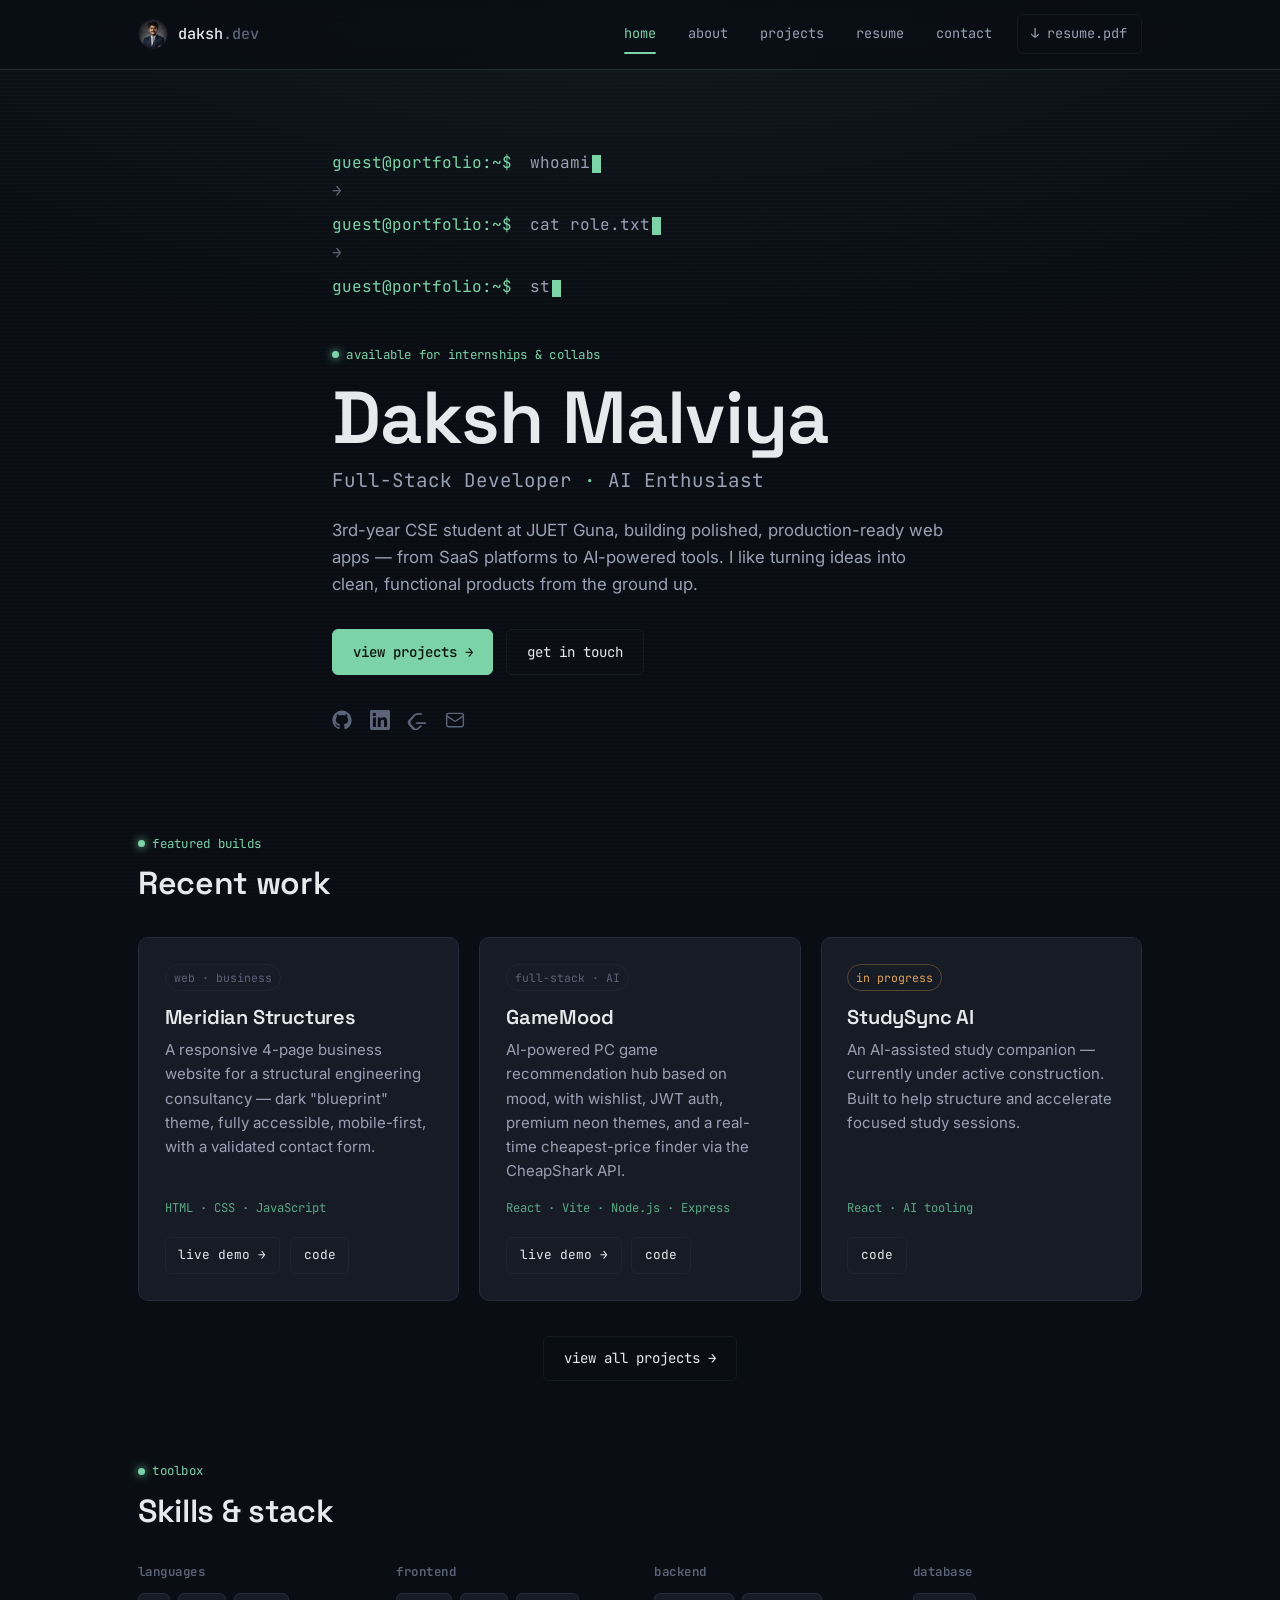
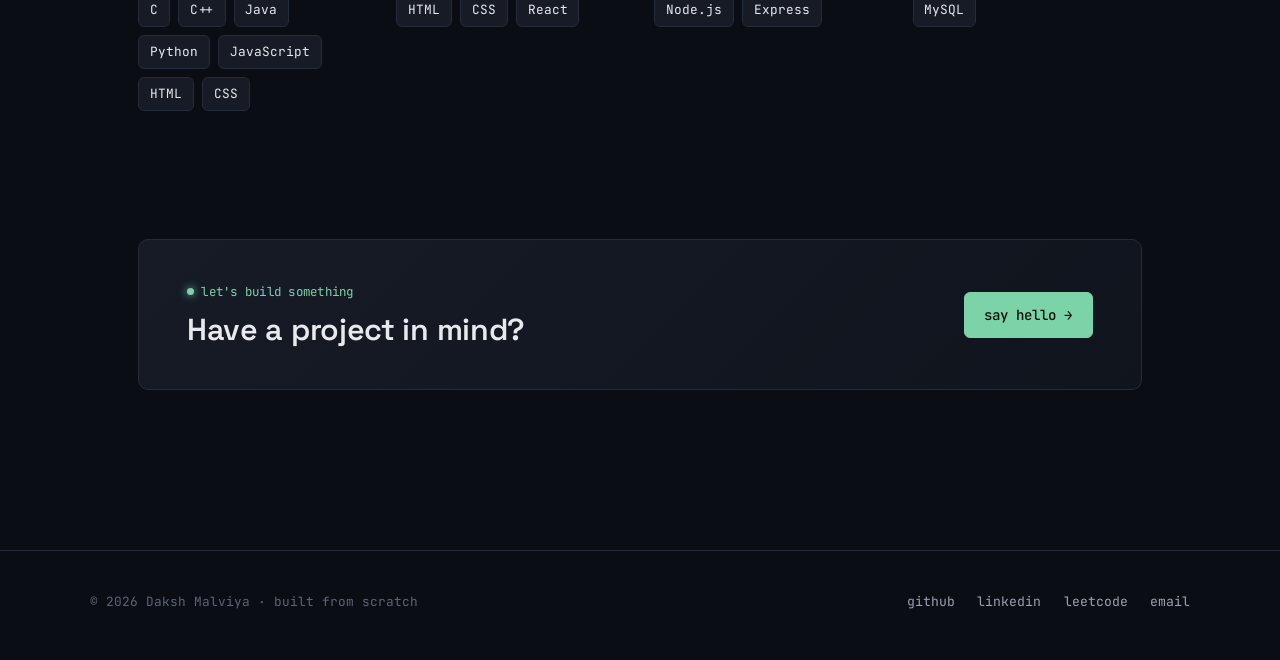
==== index.html @ 90f15bc2 "PORTFOLIO WEBSITE (VERSION 1)" ====
<!DOCTYPE html>
<html lang="en">
<head>
<meta charset="UTF-8">
<meta name="viewport" content="width=device-width, initial-scale=1.0">
<title>Daksh Malviya — Full-Stack Developer &amp; AI Enthusiast</title>
<meta name="description" content="Portfolio of Daksh Malviya, a full-stack developer and AI enthusiast studying CSE at JUET Guna.">
<link rel="icon" href="data:image/svg+xml,<svg xmlns=%22http://www.w3.org/2000/svg%22 viewBox=%220 0 100 100%22><text y=%22.9em%22 font-size=%2290%22>&#x1F4BB;</text></svg>">
<link rel="stylesheet" href="css/style.css">
<link rel="stylesheet" href="css/home.css">
</head>
<body>

<!-- ============ NAV ============ -->
<nav class="nav">
  <div class="nav-inner">
    <a href="index.html" class="nav-brand">
      <img src="assets/profile-square.jpg" alt="Daksh Malviya">
      <span>daksh<span class="dim">.dev</span></span>
    </a>
    <button class="nav-toggle" aria-label="Toggle menu" aria-expanded="false">
      <svg width="18" height="18" viewBox="0 0 18 18" fill="none"><path d="M1 3H17M1 9H17M1 15H17" stroke="currentColor" stroke-width="1.6" stroke-linecap="round"/></svg>
    </button>
    <div class="nav-links">
      <a href="index.html" data-page="index.html">home</a>
      <a href="about.html" data-page="about.html">about</a>
      <a href="projects.html" data-page="projects.html">projects</a>
      <a href="resume.html" data-page="resume.html">resume</a>
      <a href="contact.html" data-page="contact.html">contact</a>
      <a href="assets/Daksh_Malviya_Resume.pdf" class="resume-link" target="_blank" rel="noopener">↓ resume.pdf</a>
    </div>
  </div>
</nav>

<!-- ============ HERO ============ -->
<header class="hero">
  <div class="wrap">

    <div id="boot-sequence" class="boot">
      <div class="boot-line" data-line="0"><span class="prompt">guest@portfolio:~$</span> <span class="cmd-text"></span><span class="caret"></span> <span class="out-text"></span></div>
      <div class="boot-line" data-line="1"><span class="prompt">guest@portfolio:~$</span> <span class="cmd-text"></span><span class="caret"></span> <span class="out-text"></span></div>
      <div class="boot-line" data-line="2"><span class="prompt">guest@portfolio:~$</span> <span class="cmd-text"></span><span class="caret"></span> <span class="out-text"></span></div>
    </div>

    <div id="hero-reveal" class="hero-content reveal">
      <p class="eyebrow">available for internships &amp; collabs</p>
      <h1>Daksh Malviya</h1>
      <p class="hero-tagline">Full-Stack Developer <span class="hero-sep">·</span> AI Enthusiast</p>
      <p class="hero-bio">3rd-year CSE student at JUET Guna, building polished, production-ready web apps — from SaaS platforms to AI-powered tools. I like turning ideas into clean, functional products from the ground up.</p>
      <div class="btn-row">
        <a href="projects.html" class="btn btn-primary">view projects →</a>
        <a href="contact.html" class="btn">get in touch</a>
      </div>
      <div class="hero-links">
        <a href="https://github.com/dakshmalviya-x" target="_blank" rel="noopener" aria-label="GitHub">
          <svg width="20" height="20" viewBox="0 0 24 24" fill="currentColor"><path d="M12 .5C5.73.5.5 5.73.5 12c0 5.08 3.29 9.39 7.86 10.91.57.1.78-.25.78-.55 0-.27-.01-1.17-.02-2.12-3.2.7-3.88-1.36-3.88-1.36-.52-1.33-1.28-1.68-1.28-1.68-1.04-.71.08-.7.08-.7 1.15.08 1.76 1.18 1.76 1.18 1.03 1.76 2.7 1.25 3.36.96.1-.75.4-1.25.73-1.54-2.55-.29-5.23-1.28-5.23-5.69 0-1.26.45-2.29 1.18-3.09-.12-.29-.51-1.46.11-3.05 0 0 .97-.31 3.18 1.18a11.1 11.1 0 0 1 5.8 0c2.2-1.49 3.17-1.18 3.17-1.18.63 1.59.24 2.76.12 3.05.74.8 1.18 1.83 1.18 3.09 0 4.42-2.69 5.4-5.25 5.68.41.36.78 1.06.78 2.14 0 1.55-.01 2.79-.01 3.17 0 .3.21.66.79.55A10.52 10.52 0 0 0 23.5 12c0-6.27-5.23-11.5-11.5-11.5Z"/></svg>
        </a>
        <a href="https://www.linkedin.com/in/dakshmalviya/" target="_blank" rel="noopener" aria-label="LinkedIn">
          <svg width="20" height="20" viewBox="0 0 24 24" fill="currentColor"><path d="M20.45 20.45h-3.56v-5.57c0-1.33-.02-3.04-1.85-3.04-1.85 0-2.14 1.45-2.14 2.94v5.67H9.34V9h3.41v1.56h.05c.48-.9 1.64-1.85 3.38-1.85 3.61 0 4.27 2.38 4.27 5.47v6.27ZM5.34 7.43a2.07 2.07 0 1 1 0-4.13 2.07 2.07 0 0 1 0 4.13ZM7.12 20.45H3.56V9h3.56v11.45ZM22.22 0H1.77C.79 0 0 .77 0 1.73v20.54C0 23.23.79 24 1.77 24h20.45c.98 0 1.78-.77 1.78-1.73V1.73C24 .77 23.2 0 22.22 0Z"/></svg>
        </a>
        <a href="https://leetcode.com/u/DakshMalviya/" target="_blank" rel="noopener" aria-label="LeetCode">
          <svg width="20" height="20" viewBox="0 0 24 24" fill="currentColor"><path d="M13.48 23.27c-.95.95-2.25 1.45-3.6 1.39-1.34-.06-2.6-.66-3.46-1.66l-4.1-4.7a4.97 4.97 0 0 1-.27-6.4L7.9 5.7a4.94 4.94 0 0 1 3.5-1.8l5.43-.32a1.1 1.1 0 0 1 .1 2.2l-5.43.32c-.74.04-1.43.4-1.9.97L4.76 13.2a2.77 2.77 0 0 0 .15 3.56l4.1 4.7c.46.53 1.1.85 1.8.87.7.03 1.37-.23 1.87-.72l3.16-3.07a1.1 1.1 0 0 1 1.53 1.58l-3.89 3.15Zm9.4-7.62a1.1 1.1 0 0 1-1.1 1.1H11.5a1.1 1.1 0 0 1 0-2.2h10.28a1.1 1.1 0 0 1 1.1 1.1Z"/></svg>
        </a>
        <a href="mailto:hustlingkiddo@gmail.com" aria-label="Email">
          <svg width="20" height="20" viewBox="0 0 24 24" fill="none" stroke="currentColor" stroke-width="1.7"><rect x="2" y="4" width="20" height="16" rx="2"/><path d="m2 7 9.3 6.2a1.5 1.5 0 0 0 1.7 0L22 7"/></svg>
        </a>
      </div>
    </div>

  </div>
</header>

<main>

  <!-- ============ FEATURED PROJECTS ============ -->
  <section class="section">
    <div class="wrap">
      <div class="section-head reveal">
        <p class="eyebrow">featured builds</p>
        <h2>Recent work</h2>
      </div>

      <div class="project-grid">

        <article class="project-card reveal">
          <div class="project-card-top">
            <span class="proj-tag mono">web · business</span>
          </div>
          <h3>Meridian Structures</h3>
          <p>A responsive 4-page business website for a structural engineering consultancy — dark "blueprint" theme, fully accessible, mobile-first, with a validated contact form.</p>
          <div class="proj-stack mono">HTML · CSS · JavaScript</div>
          <div class="proj-links">
            <a href="https://meridian-structures-business-websit.vercel.app" target="_blank" rel="noopener" class="btn btn-sm">live demo →</a>
            <a href="https://github.com/dakshmalviya-x/Meridian-Structures-Business-Website" target="_blank" rel="noopener" class="btn btn-sm">code</a>
          </div>
        </article>

        <article class="project-card reveal">
          <div class="project-card-top">
            <span class="proj-tag mono">full-stack · AI</span>
          </div>
          <h3>GameMood</h3>
          <p>AI-powered PC game recommendation hub based on mood, with wishlist, JWT auth, premium neon themes, and a real-time cheapest-price finder via the CheapShark API.</p>
          <div class="proj-stack mono">React · Vite · Node.js · Express</div>
          <div class="proj-links">
            <a href="https://game-mood-netflix-for-gamers.vercel.app" target="_blank" rel="noopener" class="btn btn-sm">live demo →</a>
            <a href="https://github.com/dakshmalviya-x/GAME-MOOD-Netflix-for-Gamers-" target="_blank" rel="noopener" class="btn btn-sm">code</a>
          </div>
        </article>

        <article class="project-card reveal in-progress-card">
          <div class="project-card-top">
            <span class="proj-tag mono progress">in progress</span>
          </div>
          <h3>StudySync AI</h3>
          <p>An AI-assisted study companion — currently under active construction. Built to help structure and accelerate focused study sessions.</p>
          <div class="proj-stack mono">React · AI tooling</div>
          <div class="proj-links">
            <a href="https://github.com/dakshmalviya-x/study-sync-ai-92" target="_blank" rel="noopener" class="btn btn-sm">code</a>
          </div>
        </article>

      </div>

      <div class="view-all-row reveal">
        <a href="projects.html" class="btn">view all projects →</a>
      </div>
    </div>
  </section>

  <!-- ============ SKILLS STRIP ============ -->
  <section class="section skills-section">
    <div class="wrap">
      <div class="section-head reveal">
        <p class="eyebrow">toolbox</p>
        <h2>Skills &amp; stack</h2>
      </div>

      <div class="skills-grid reveal">
        <div class="skill-group">
          <h4 class="mono">languages</h4>
          <div class="skill-pills">
            <span>C</span><span>C++</span><span>Java</span><span>Python</span><span>JavaScript</span><span>HTML</span><span>CSS</span>
          </div>
        </div>
        <div class="skill-group">
          <h4 class="mono">frontend</h4>
          <div class="skill-pills">
            <span>HTML</span><span>CSS</span><span>React</span>
          </div>
        </div>
        <div class="skill-group">
          <h4 class="mono">backend</h4>
          <div class="skill-pills">
            <span>Node.js</span><span>Express</span>
          </div>
        </div>
        <div class="skill-group">
          <h4 class="mono">database</h4>
          <div class="skill-pills">
            <span>MySQL</span>
          </div>
        </div>
      </div>
    </div>
  </section>

  <!-- ============ CTA ============ -->
  <section class="section cta-section">
    <div class="wrap">
      <div class="cta-card reveal">
        <div>
          <p class="eyebrow">let's build something</p>
          <h2>Have a project in mind?</h2>
        </div>
        <a href="contact.html" class="btn btn-primary">say hello →</a>
      </div>
    </div>
  </section>

</main>

<!-- ============ FOOTER ============ -->
<footer class="footer">
  <div class="footer-inner">
    <div class="footer-left">© 2026 Daksh Malviya · built from scratch</div>
    <div class="footer-links">
      <a href="https://github.com/dakshmalviya-x" target="_blank" rel="noopener">github</a>
      <a href="https://www.linkedin.com/in/dakshmalviya/" target="_blank" rel="noopener">linkedin</a>
      <a href="https://leetcode.com/u/DakshMalviya/" target="_blank" rel="noopener">leetcode</a>
      <a href="mailto:hustlingkiddo@gmail.com">email</a>
    </div>
  </div>
</footer>

<script src="js/main.js"></script>
<script src="js/boot.js"></script>
</body>
</html>
---- css/style.css ----
/* ============================================
   DAKSH MALVIYA — PORTFOLIO
   Design: terminal/IDE-inspired editorial
   ============================================ */

@import url('https://fonts.googleapis.com/css2?family=Space+Grotesk:wght@400;500;600;700&family=Inter:wght@400;500;600&family=JetBrains+Mono:wght@400;500;600&display=swap');

:root {
  /* color tokens */
  --bg: #0a0e14;
  --surface: #10141d;
  --card: #161b26;
  --card-hover: #1b212f;
  --border: #242b3a;
  --border-bright: #36405640;
  --text: #e8e9ed;
  --text-dim: #9aa1b4;
  --text-mute: #5b6478;
  --accent: #7dd3a8;
  --accent-dim: #5ba884;
  --accent-glow: #7dd3a830;
  --warn: #e0a458;
  --link: #8ab4e8;

  /* type */
  --font-display: 'Space Grotesk', sans-serif;
  --font-body: 'Inter', sans-serif;
  --font-mono: 'JetBrains Mono', monospace;

  /* layout */
  --max-w: 1100px;
  --pad: clamp(1.25rem, 4vw, 3rem);
  --radius: 10px;
  --radius-sm: 6px;
}

* { box-sizing: border-box; margin: 0; padding: 0; }

html {
  scroll-behavior: smooth;
}

@media (prefers-reduced-motion: reduce) {
  html { scroll-behavior: auto; }
  *, *::before, *::after {
    animation-duration: 0.01ms !important;
    animation-iteration-count: 1 !important;
    transition-duration: 0.01ms !important;
  }
}

body {
  background: var(--bg);
  color: var(--text);
  font-family: var(--font-body);
  font-size: 16px;
  line-height: 1.6;
  -webkit-font-smoothing: antialiased;
  overflow-x: hidden;
}

body::before {
  content: "";
  position: fixed;
  inset: 0;
  pointer-events: none;
  z-index: 0;
  background-image:
    radial-gradient(ellipse 80% 50% at 50% -10%, #7dd3a812, transparent),
    repeating-linear-gradient(180deg, transparent, transparent 3px, #ffffff03 3px, #ffffff03 4px);
}

a {
  color: inherit;
  text-decoration: none;
}

img { max-width: 100%; display: block; }

ul { list-style: none; }

h1, h2, h3, h4 {
  font-family: var(--font-display);
  font-weight: 600;
  line-height: 1.15;
  letter-spacing: -0.01em;
}

::selection {
  background: var(--accent);
  color: var(--bg);
}

:focus-visible {
  outline: 2px solid var(--accent);
  outline-offset: 3px;
  border-radius: 3px;
}

.mono { font-family: var(--font-mono); }

.wrap {
  max-width: var(--max-w);
  margin: 0 auto;
  padding: 0 var(--pad);
  position: relative;
  z-index: 1;
}

/* ---------- eyebrow / labels ---------- */
.eyebrow {
  font-family: var(--font-mono);
  font-size: 0.78rem;
  color: var(--accent);
  display: flex;
  align-items: center;
  gap: 0.6em;
  margin-bottom: 0.9em;
  letter-spacing: 0.02em;
}
.eyebrow::before {
  content: '';
  width: 7px;
  height: 7px;
  background: var(--accent);
  border-radius: 50%;
  box-shadow: 0 0 8px var(--accent);
  flex-shrink: 0;
}

/* ---------- NAVBAR ---------- */
.nav {
  position: sticky;
  top: 0;
  z-index: 100;
  background: #0a0e14d9;
  backdrop-filter: blur(10px);
  border-bottom: 1px solid var(--border);
}
.nav-inner {
  max-width: var(--max-w);
  margin: 0 auto;
  padding: 0.9rem var(--pad);
  display: flex;
  align-items: center;
  justify-content: space-between;
}
.nav-brand {
  display: flex;
  align-items: center;
  gap: 0.65rem;
  font-family: var(--font-mono);
  font-weight: 500;
  font-size: 0.95rem;
}
.nav-brand img {
  width: 30px;
  height: 30px;
  border-radius: 50%;
  object-fit: cover;
  border: 1px solid var(--border-bright);
}
.nav-brand .dim { color: var(--text-mute); }

.nav-links {
  display: flex;
  align-items: center;
  gap: 0.3rem;
  font-family: var(--font-mono);
  font-size: 0.85rem;
}
.nav-links a {
  padding: 0.5rem 0.85rem;
  border-radius: var(--radius-sm);
  color: var(--text-dim);
  transition: color 0.15s, background 0.15s;
  position: relative;
}
.nav-links a:hover { color: var(--text); background: var(--card); }
.nav-links a.active { color: var(--accent); }
.nav-links a.active::after {
  content: '';
  position: absolute;
  bottom: -1px;
  left: 0.85rem;
  right: 0.85rem;
  height: 2px;
  background: var(--accent);
  border-radius: 2px;
}
.nav-links .resume-link {
  border: 1px solid var(--border-bright);
  margin-left: 0.4rem;
}
.nav-links .resume-link:hover {
  border-color: var(--accent-dim);
}

.nav-toggle {
  display: none;
  background: none;
  border: 1px solid var(--border-bright);
  border-radius: var(--radius-sm);
  color: var(--text);
  width: 38px;
  height: 38px;
  cursor: pointer;
  align-items: center;
  justify-content: center;
}

@media (max-width: 720px) {
  .nav-toggle { display: flex; }
  .nav-links {
    position: fixed;
    top: 58px;
    left: 0;
    right: 0;
    background: var(--surface);
    border-bottom: 1px solid var(--border);
    flex-direction: column;
    align-items: stretch;
    gap: 0;
    padding: 0.5rem var(--pad) 1rem;
    transform: translateY(-8px);
    opacity: 0;
    pointer-events: none;
    transition: opacity 0.18s, transform 0.18s;
  }
  .nav-links.open {
    transform: translateY(0);
    opacity: 1;
    pointer-events: auto;
  }
  .nav-links a { padding: 0.85rem 0.6rem; border-bottom: 1px solid var(--border); }
  .nav-links a.active::after { display: none; }
  .nav-links .resume-link { border: none; margin-left: 0; }
}

/* ---------- FOOTER ---------- */
.footer {
  border-top: 1px solid var(--border);
  margin-top: 6rem;
  padding: 2.5rem var(--pad) 3rem;
}
.footer-inner {
  max-width: var(--max-w);
  margin: 0 auto;
  display: flex;
  flex-wrap: wrap;
  align-items: center;
  justify-content: space-between;
  gap: 1.2rem;
}
.footer-left {
  font-family: var(--font-mono);
  font-size: 0.8rem;
  color: var(--text-mute);
}
.footer-links {
  display: flex;
  gap: 1.4rem;
  font-family: var(--font-mono);
  font-size: 0.82rem;
}
.footer-links a { color: var(--text-dim); transition: color 0.15s; }
.footer-links a:hover { color: var(--accent); }

/* ---------- BUTTONS ---------- */
.btn {
  display: inline-flex;
  align-items: center;
  gap: 0.5em;
  font-family: var(--font-mono);
  font-size: 0.88rem;
  padding: 0.75em 1.4em;
  border-radius: var(--radius-sm);
  border: 1px solid var(--border-bright);
  color: var(--text);
  transition: border-color 0.15s, background 0.15s, transform 0.1s;
  cursor: pointer;
  background: transparent;
}
.btn:hover { border-color: var(--accent-dim); background: var(--card); }
.btn:active { transform: translateY(1px); }
.btn-primary {
  background: var(--accent);
  color: #07120d;
  border-color: var(--accent);
  font-weight: 500;
}
.btn-primary:hover {
  background: var(--accent-dim);
  border-color: var(--accent-dim);
}
.btn-row { display: flex; gap: 0.8rem; flex-wrap: wrap; }
.btn-sm {
  padding: 0.55em 1em;
  font-size: 0.8rem;
}

/* ---------- SKILLS (shared) ---------- */
.skills-grid {
  display: grid;
  grid-template-columns: repeat(auto-fit, minmax(220px, 1fr));
  gap: 1.8rem;
}
.skill-group h4 {
  font-size: 0.78rem;
  color: var(--text-mute);
  margin-bottom: 0.9rem;
  text-transform: lowercase;
  letter-spacing: 0.04em;
}
.skill-pills {
  display: flex;
  flex-wrap: wrap;
  gap: 0.5rem;
}
.skill-pills span {
  font-family: var(--font-mono);
  font-size: 0.8rem;
  background: var(--card);
  border: 1px solid var(--border);
  padding: 0.45em 0.85em;
  border-radius: var(--radius-sm);
  color: var(--text);
  transition: border-color 0.15s, color 0.15s;
}
.skill-pills span:hover {
  border-color: var(--accent-dim);
  color: var(--accent);
}

/* ---------- CTA (shared) ---------- */
.cta-section { padding-bottom: 5rem; }
.cta-card {
  background: linear-gradient(135deg, var(--card) 0%, var(--surface) 100%);
  border: 1px solid var(--border);
  border-radius: var(--radius);
  padding: 2.6rem clamp(1.5rem, 5vw, 3rem);
  display: flex;
  align-items: center;
  justify-content: space-between;
  flex-wrap: wrap;
  gap: 1.5rem;
}
.cta-card h2 { font-size: clamp(1.4rem, 3.5vw, 1.9rem); }

@media (max-width: 560px) {
  .cta-card { flex-direction: column; align-items: flex-start; }
}

/* ---------- PAGE HEADER (used on inner pages) ---------- */
.page-head {
  padding: 4.5rem 0 2.5rem;
}
.page-head h1 {
  font-size: clamp(2rem, 5vw, 2.8rem);
  margin-bottom: 0.7rem;
}
.page-head p {
  color: var(--text-dim);
  max-width: 60ch;
  font-size: 1.05rem;
}

/* ---------- SECTION ---------- */
.section { padding: 4rem 0; }
.section-head { margin-bottom: 2.2rem; }
.section-head h2 {
  font-size: clamp(1.5rem, 3.5vw, 2rem);
}

/* ---------- CARD ---------- */
.card {
  background: var(--card);
  border: 1px solid var(--border);
  border-radius: var(--radius);
  transition: border-color 0.2s, transform 0.2s, background 0.2s;
}

/* ---------- SCROLL REVEAL ---------- */
/* visible by default; JS adds .js-reveal to opt elements into the animated version */
.reveal { opacity: 1; transform: none; }
.js-reveal .reveal {
  opacity: 0;
  transform: translateY(14px);
  transition: opacity 0.6s ease, transform 0.6s ease;
}
.js-reveal .reveal.in {
  opacity: 1;
  transform: translateY(0);
}

/* ---------- responsive helpers ---------- */
@media (max-width: 560px) {
  .footer-inner { flex-direction: column; align-items: flex-start; }
}
---- css/home.css ----
/* ============================================
   HOME PAGE — hero, boot sequence, projects, skills
   ============================================ */

/* ---------- HERO ---------- */
.hero {
  padding: clamp(2.5rem, 8vw, 5rem) 0 2rem;
  min-height: 60vh;
  display: flex;
  align-items: center;
}

.boot {
  font-family: var(--font-mono);
  font-size: clamp(0.85rem, 2.2vw, 1rem);
  color: var(--text-dim);
  min-height: 110px;
  transition: opacity 0.5s ease;
}
.boot.fade-out { opacity: 0; }
.boot-line {
  margin-bottom: 0.55em;
  white-space: pre-wrap;
  word-break: break-word;
}
.boot-line .prompt { color: var(--accent); margin-right: 0.5em; }
.boot-line .out-text {
  display: block;
  margin: 0.15em 0 0 0;
  color: var(--text-mute);
  opacity: 0;
  transition: opacity 0.3s ease;
  padding-left: 0;
}
.boot-line[data-line="0"] .out-text::before,
.boot-line[data-line="1"] .out-text::before,
.boot-line[data-line="2"] .out-text::before { content: '→ '; color: var(--text-mute); }
.caret {
  display: inline-block;
  width: 0.55em;
  height: 1.1em;
  background: var(--accent);
  vertical-align: text-bottom;
  margin-left: 2px;
  animation: blink 0.9s steps(1) infinite;
}
@keyframes blink { 50% { opacity: 0; } }

.hero-content { padding-top: 0.5rem; }
.hero-content h1 {
  font-size: clamp(2.6rem, 8vw, 4.6rem);
  margin-bottom: 0.3rem;
}
.hero-tagline {
  font-family: var(--font-mono);
  color: var(--text-dim);
  font-size: clamp(1rem, 2.4vw, 1.2rem);
  margin-bottom: 1.3rem;
}
.hero-sep { color: var(--accent); }
.hero-bio {
  max-width: 56ch;
  color: var(--text-dim);
  font-size: 1.05rem;
  margin-bottom: 2rem;
}
.hero-links {
  display: flex;
  gap: 1.1rem;
  margin-top: 2.2rem;
}
.hero-links a {
  color: var(--text-mute);
  transition: color 0.15s, transform 0.15s;
}
.hero-links a:hover { color: var(--accent); transform: translateY(-2px); }

/* ---------- PROJECT GRID ---------- */
.project-grid {
  display: grid;
  grid-template-columns: repeat(auto-fit, minmax(280px, 1fr));
  gap: 1.25rem;
}
.project-card {
  background: var(--card);
  border: 1px solid var(--border);
  border-radius: var(--radius);
  padding: 1.6rem;
  display: flex;
  flex-direction: column;
  transition: border-color 0.2s, transform 0.2s, background 0.2s;
}
.project-card:hover {
  border-color: var(--border-bright);
  background: var(--card-hover);
  transform: translateY(-3px);
}
.project-card-top { margin-bottom: 0.9rem; }
.proj-tag {
  font-size: 0.72rem;
  color: var(--text-mute);
  border: 1px solid var(--border-bright);
  padding: 0.3em 0.7em;
  border-radius: 100px;
  display: inline-block;
}
.proj-tag.progress {
  color: var(--warn);
  border-color: #e0a45850;
}
.project-card h3 {
  font-size: 1.25rem;
  margin-bottom: 0.6rem;
}
.project-card p {
  color: var(--text-dim);
  font-size: 0.94rem;
  margin-bottom: 1rem;
  flex-grow: 1;
}
.proj-stack {
  font-size: 0.76rem;
  color: var(--accent-dim);
  margin-bottom: 1.2rem;
}
.proj-links { display: flex; gap: 0.6rem; flex-wrap: wrap; }
.btn-sm {
  padding: 0.55em 1em;
  font-size: 0.8rem;
}
.in-progress-card { opacity: 0.88; }

.view-all-row {
  margin-top: 2.2rem;
  display: flex;
  justify-content: center;
}

.skills-section { padding-top: 1rem; }
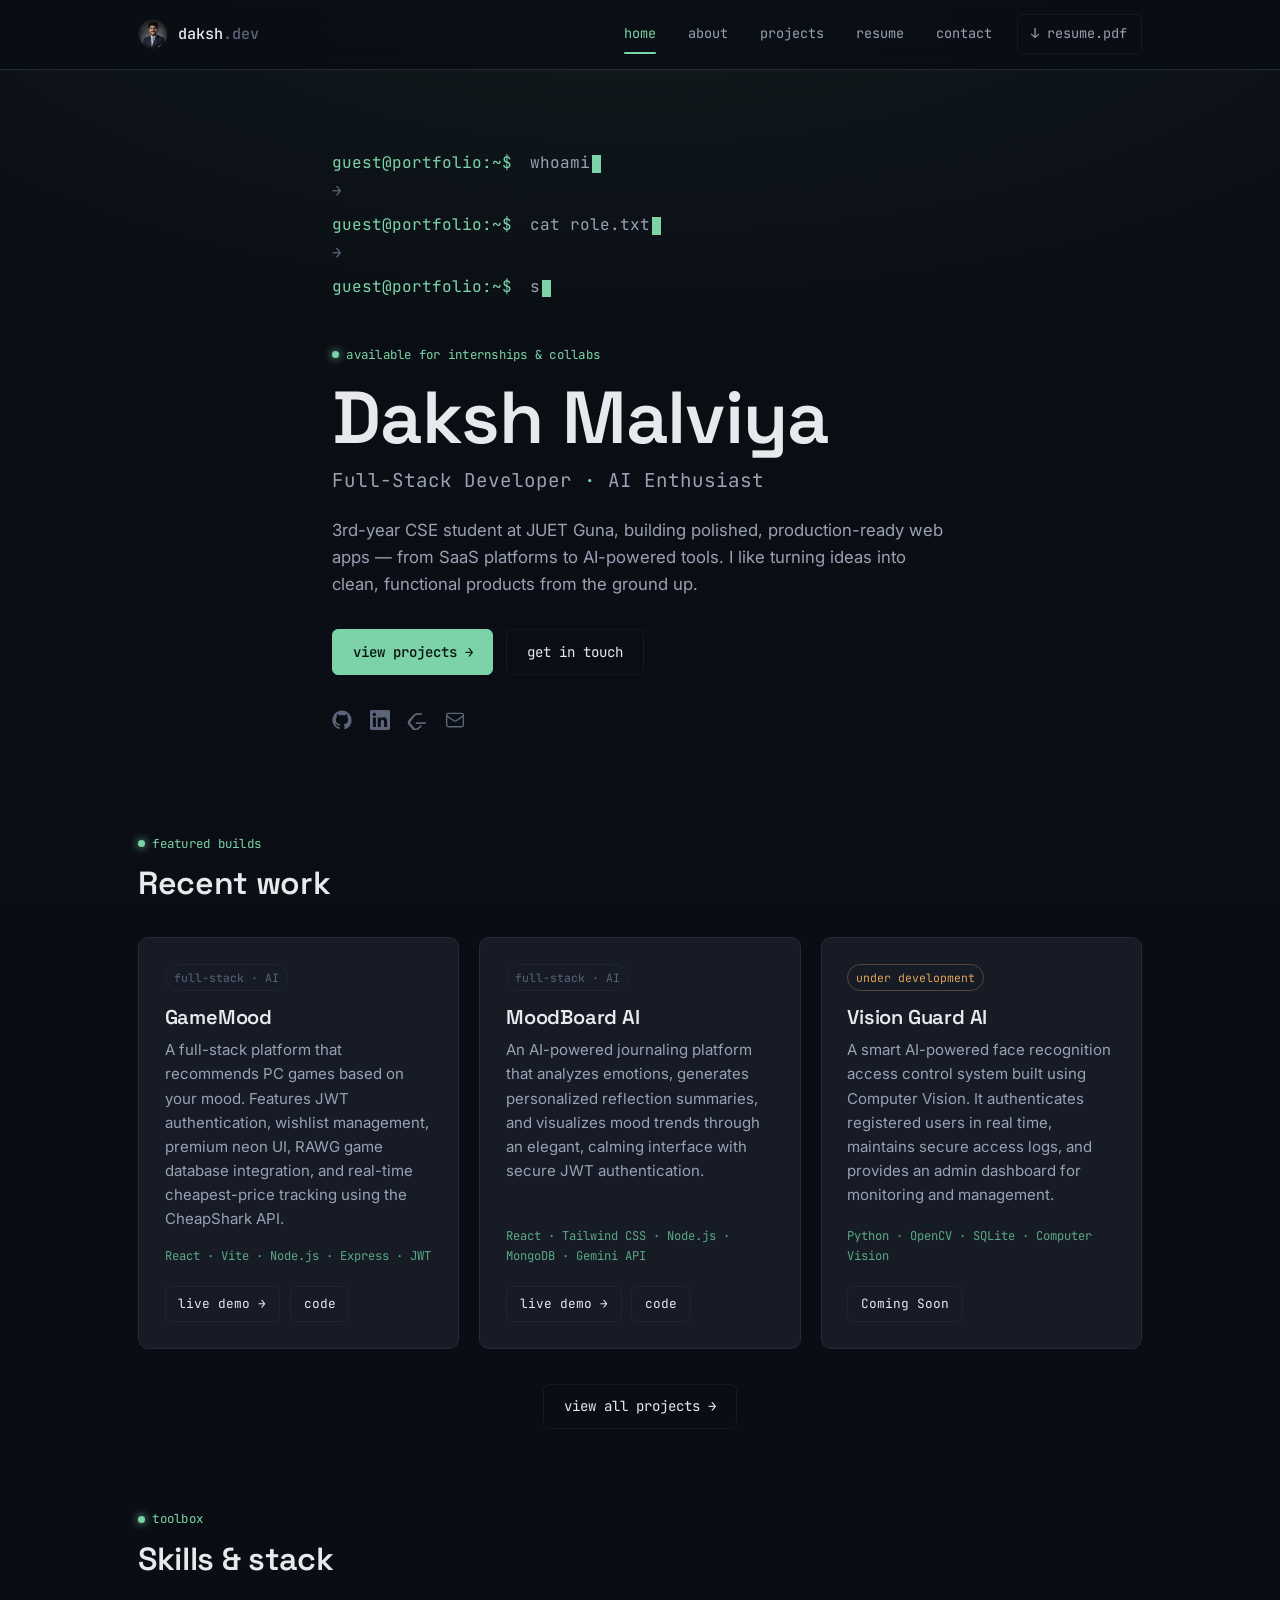
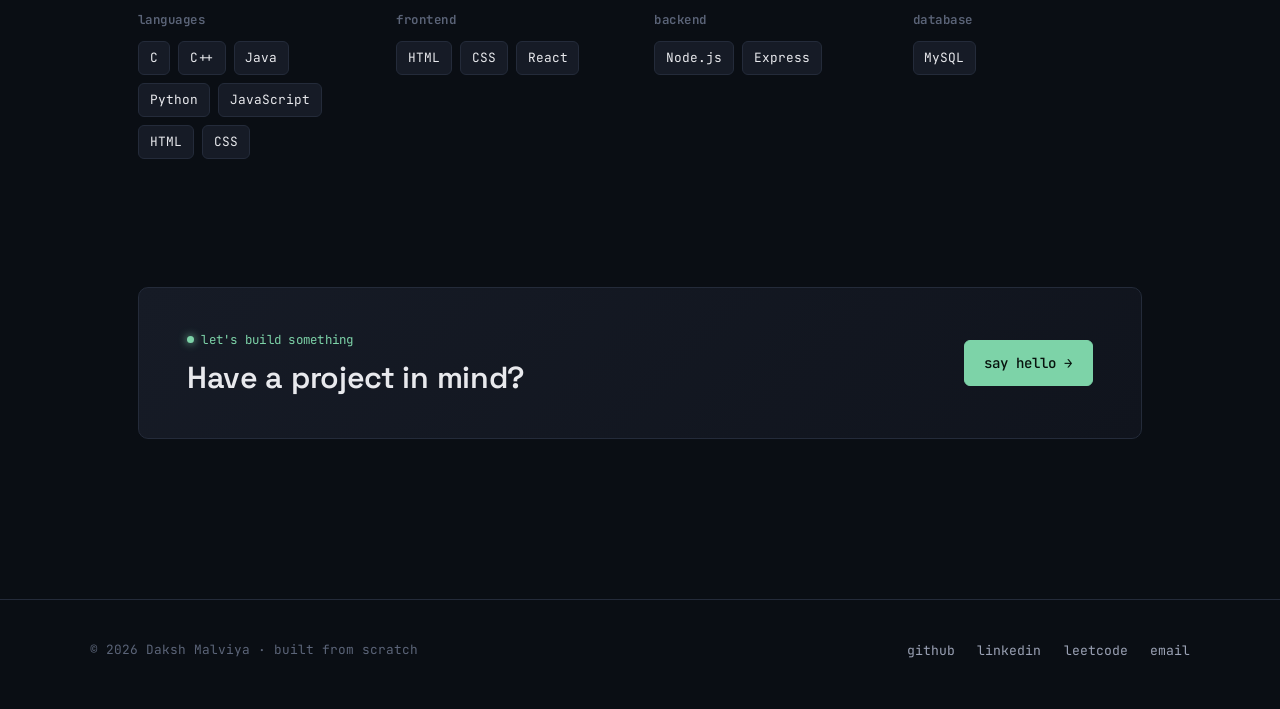
==== commit d8e279a1: "updated index.html and projects.html" ====
--- a/index.html
+++ b/index.html
@@ -83,42 +83,103 @@
       <div class="project-grid">
 
         <article class="project-card reveal">
-          <div class="project-card-top">
-            <span class="proj-tag mono">web · business</span>
-          </div>
-          <h3>Meridian Structures</h3>
-          <p>A responsive 4-page business website for a structural engineering consultancy — dark "blueprint" theme, fully accessible, mobile-first, with a validated contact form.</p>
-          <div class="proj-stack mono">HTML · CSS · JavaScript</div>
-          <div class="proj-links">
-            <a href="https://meridian-structures-business-websit.vercel.app" target="_blank" rel="noopener" class="btn btn-sm">live demo →</a>
-            <a href="https://github.com/dakshmalviya-x/Meridian-Structures-Business-Website" target="_blank" rel="noopener" class="btn btn-sm">code</a>
-          </div>
-        </article>
+  <div class="project-card-top">
+    <span class="proj-tag mono">full-stack · AI</span>
+  </div>
+
+  <h3>GameMood</h3>
+
+  <p>
+    A full-stack platform that recommends PC games based on your mood.
+    Features JWT authentication, wishlist management, premium neon UI,
+    RAWG game database integration, and real-time cheapest-price tracking
+    using the CheapShark API.
+  </p>
+
+  <div class="proj-stack mono">
+    React · Vite · Node.js · Express · JWT
+  </div>
+
+  <div class="proj-links">
+    <a href="https://game-mood-netflix-for-gamers.vercel.app"
+       target="_blank"
+       rel="noopener"
+       class="btn btn-sm">
+       live demo →
+    </a>
+
+    <a href="https://github.com/dakshmalviya-x/GAME-MOOD-Netflix-for-Gamers-"
+       target="_blank"
+       rel="noopener"
+       class="btn btn-sm">
+       code
+    </a>
+  </div>
+</article>
 
         <article class="project-card reveal">
-          <div class="project-card-top">
-            <span class="proj-tag mono">full-stack · AI</span>
-          </div>
-          <h3>GameMood</h3>
-          <p>AI-powered PC game recommendation hub based on mood, with wishlist, JWT auth, premium neon themes, and a real-time cheapest-price finder via the CheapShark API.</p>
-          <div class="proj-stack mono">React · Vite · Node.js · Express</div>
-          <div class="proj-links">
-            <a href="https://game-mood-netflix-for-gamers.vercel.app" target="_blank" rel="noopener" class="btn btn-sm">live demo →</a>
-            <a href="https://github.com/dakshmalviya-x/GAME-MOOD-Netflix-for-Gamers-" target="_blank" rel="noopener" class="btn btn-sm">code</a>
-          </div>
-        </article>
+  <div class="project-card-top">
+    <span class="proj-tag mono">full-stack · AI</span>
+  </div>
+
+  <h3>MoodBoard AI</h3>
+
+  <p>
+    An AI-powered journaling platform that analyzes emotions, generates
+    personalized reflection summaries, and visualizes mood trends through
+    an elegant, calming interface with secure JWT authentication.
+  </p>
+
+  <div class="proj-stack mono">
+    React · Tailwind CSS · Node.js · MongoDB · Gemini API
+  </div>
+
+  <div class="proj-links">
+    <a href="https://mood-board-ai-wheat.vercel.app/"
+       target="_blank"
+       rel="noopener"
+       class="btn btn-sm">
+       live demo →
+    </a>
+
+    <a href="https://github.com/dakshmalviya-x/Mood-Board-AI"
+       target="_blank"
+       rel="noopener"
+       class="btn btn-sm">
+       code
+    </a>
+  </div>
+</article>
 
         <article class="project-card reveal in-progress-card">
-          <div class="project-card-top">
-            <span class="proj-tag mono progress">in progress</span>
-          </div>
-          <h3>StudySync AI</h3>
-          <p>An AI-assisted study companion — currently under active construction. Built to help structure and accelerate focused study sessions.</p>
-          <div class="proj-stack mono">React · AI tooling</div>
-          <div class="proj-links">
-            <a href="https://github.com/dakshmalviya-x/study-sync-ai-92" target="_blank" rel="noopener" class="btn btn-sm">code</a>
-          </div>
-        </article>
+
+  <div class="project-card-top">
+    <span class="proj-tag mono progress">under development</span>
+  </div>
+
+  <h3>Vision Guard AI</h3>
+
+  <p>
+    A smart AI-powered face recognition access control system built using
+    Computer Vision. It authenticates registered users in real time,
+    maintains secure access logs, and provides an admin dashboard for
+    monitoring and management.
+  </p>
+
+  <div class="proj-stack mono">
+    Python · OpenCV · SQLite · Computer Vision
+  </div>
+
+  <div class="proj-links">
+    <a href="https://github.com/dakshmalviya-x"
+       target="_blank"
+       rel="noopener"
+       class="btn btn-sm">
+       Coming Soon
+    </a>
+  </div>
+
+</article>
 
       </div>
 
